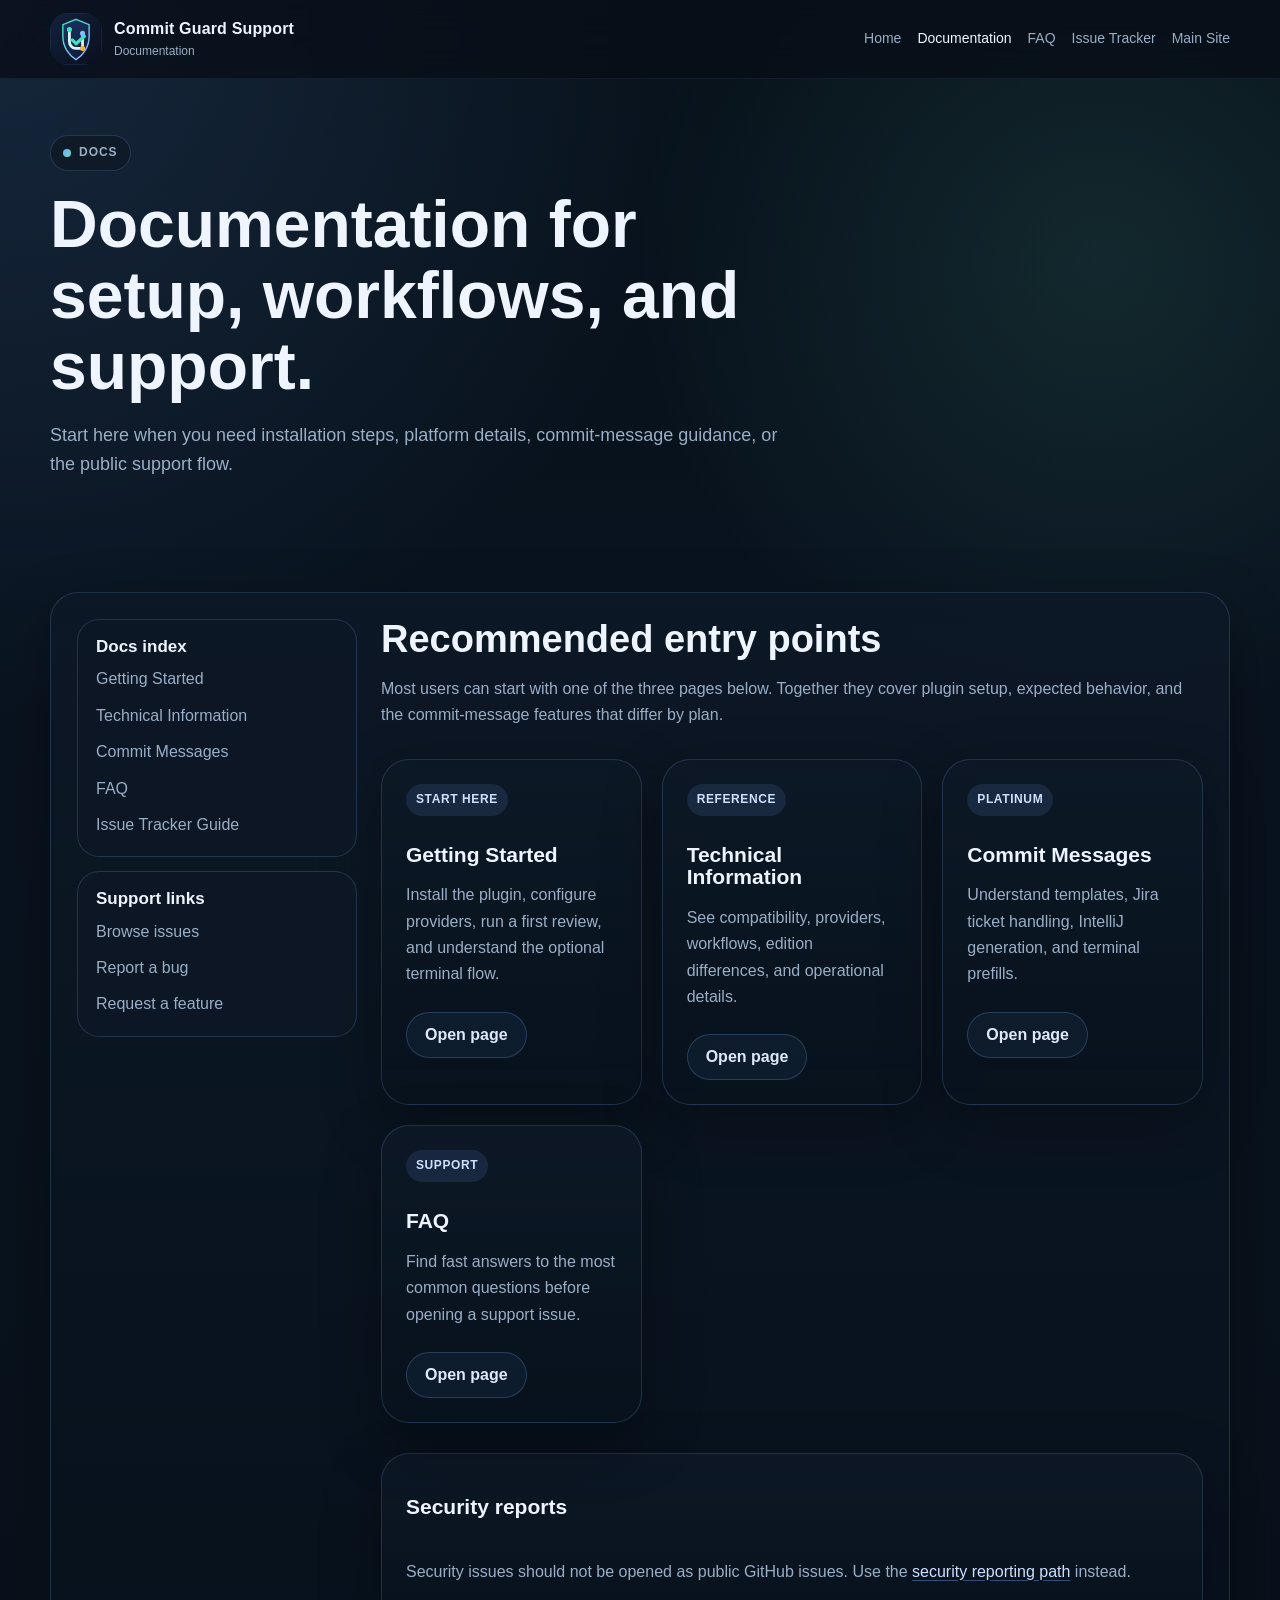
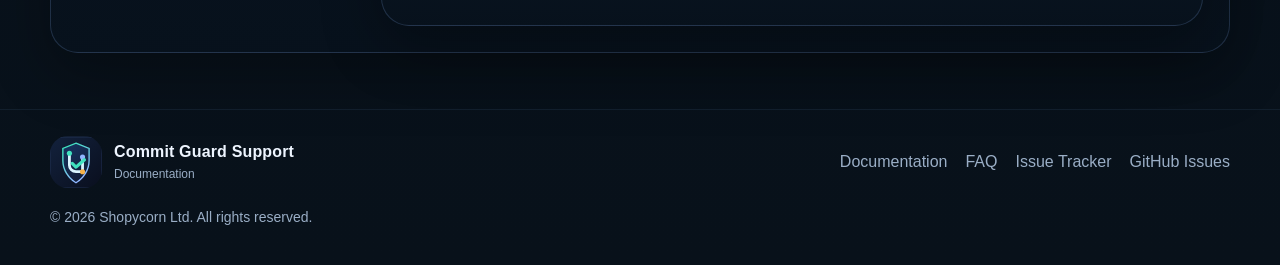
==== docs/index.html @ 6918678c "First commit" ====
<!doctype html>
<html lang="en">
  <head>
    <meta charset="utf-8" />
    <meta name="viewport" content="width=device-width, initial-scale=1" />
    <title>Commit Guard Documentation</title>
    <meta
      name="description"
      content="Technical documentation for Commit Guard, including setup, technical information, and commit-message behavior."
    />
    <link rel="stylesheet" href="../assets/site.css" />
  </head>
  <body>
    <header class="site-header">
      <div class="container nav-shell">
        <a class="brand" href="../">
          <span class="brand-logo" aria-hidden="true">
            <img src="../assets/commit-guard-logo.svg" alt="Commit Guard logo" width="52" height="52" />
          </span>
          <span>
            <strong>Commit Guard Support</strong>
            <em>Documentation</em>
          </span>
        </a>

        <nav class="site-nav" aria-label="Primary">
          <a href="../">Home</a>
          <a href="./" aria-current="page">Documentation</a>
          <a href="./faq/">FAQ</a>
          <a href="../issue-tracker/">Issue Tracker</a>
          <a href="https://shopycornltd.github.io/commit-guard-site/">Main Site</a>
        </nav>
      </div>
    </header>

    <main>
      <section class="page-hero">
        <div class="container">
          <div class="eyebrow">Docs</div>
          <h1>Documentation for setup, workflows, and support.</h1>
          <p class="lede">
            Start here when you need installation steps, platform details, commit-message guidance, or the public support flow.
          </p>
        </div>
      </section>

      <section class="section">
        <div class="container doc-shell">
          <aside class="doc-sidebar">
            <div class="sidebar-card">
              <h3>Docs index</h3>
              <div class="sidebar-links">
                <a href="./getting-started/">Getting Started</a>
                <a href="./technical-information/">Technical Information</a>
                <a href="./commit-messages/">Commit Messages</a>
                <a href="./faq/">FAQ</a>
                <a href="../issue-tracker/">Issue Tracker Guide</a>
              </div>
            </div>

            <div class="sidebar-card">
              <h3>Support links</h3>
              <div class="sidebar-links">
                <a href="https://github.com/shopycornltd/commit-guard-support/issues">Browse issues</a>
                <a href="https://github.com/shopycornltd/commit-guard-support/issues/new?template=bug_report.md">Report a bug</a>
                <a href="https://github.com/shopycornltd/commit-guard-support/issues/new?template=feature_request.md">Request a feature</a>
              </div>
            </div>
          </aside>

          <div class="doc-body">
            <section>
              <h2>Recommended entry points</h2>
              <p>
                Most users can start with one of the three pages below. Together they cover plugin setup, expected behavior,
                and the commit-message features that differ by plan.
              </p>
            </section>

            <section class="card-grid docs-grid">
              <article class="doc-card">
                <div class="card-kicker">Start here</div>
                <h3>Getting Started</h3>
                <p>Install the plugin, configure providers, run a first review, and understand the optional terminal flow.</p>
                <div class="doc-actions">
                  <a class="button ghost" href="./getting-started/">Open page</a>
                </div>
              </article>

              <article class="doc-card">
                <div class="card-kicker">Reference</div>
                <h3>Technical Information</h3>
                <p>See compatibility, providers, workflows, edition differences, and operational details.</p>
                <div class="doc-actions">
                  <a class="button ghost" href="./technical-information/">Open page</a>
                </div>
              </article>

              <article class="doc-card">
                <div class="card-kicker">Platinum</div>
                <h3>Commit Messages</h3>
                <p>Understand templates, Jira ticket handling, IntelliJ generation, and terminal prefills.</p>
                <div class="doc-actions">
                  <a class="button ghost" href="./commit-messages/">Open page</a>
                </div>
              </article>

              <article class="doc-card">
                <div class="card-kicker">Support</div>
                <h3>FAQ</h3>
                <p>Find fast answers to the most common questions before opening a support issue.</p>
                <div class="doc-actions">
                  <a class="button ghost" href="./faq/">Open page</a>
                </div>
              </article>
            </section>

            <section>
              <div class="notice-panel">
                <h3>Security reports</h3>
                <p>
                  Security issues should not be opened as public GitHub issues. Use the
                  <a class="inline-link" href="https://shopycornltd.github.io/commit-guard-site/security/">security reporting path</a>
                  instead.
                </p>
              </div>
            </section>
          </div>
        </div>
      </section>
    </main>

    <footer class="site-footer">
      <div class="container footer-grid">
        <a class="brand" href="../">
          <span class="brand-logo" aria-hidden="true">
            <img src="../assets/commit-guard-logo.svg" alt="" width="52" height="52" />
          </span>
          <span>
            <strong>Commit Guard Support</strong>
            <em>Documentation</em>
          </span>
        </a>

        <div class="footer-links">
          <a href="./">Documentation</a>
          <a href="./faq/">FAQ</a>
          <a href="../issue-tracker/">Issue Tracker</a>
          <a href="https://github.com/shopycornltd/commit-guard-support/issues">GitHub Issues</a>
        </div>
      </div>
      <div class="container footer-copy">
        <span>&copy; 2026 Shopycorn Ltd. All rights reserved.</span>
      </div>
    </footer>
  </body>
</html>
---- assets/site.css ----
:root {
  --bg: #081019;
  --bg-soft: #0d1826;
  --panel: rgba(10, 18, 29, 0.86);
  --panel-2: rgba(14, 25, 40, 0.94);
  --border: rgba(139, 184, 255, 0.18);
  --text: #eef5ff;
  --muted: #9aaec6;
  --accent: #6ca7ff;
  --accent-2: #6de0be;
  --accent-3: #18304c;
  --shadow: 0 20px 60px rgba(0, 0, 0, 0.32);
  --radius-xl: 28px;
  --radius-lg: 22px;
  --radius-md: 16px;
  --max: 1180px;
}

* {
  box-sizing: border-box;
}

html {
  scroll-behavior: smooth;
}

body {
  margin: 0;
  background:
    radial-gradient(circle at top left, rgba(108, 167, 255, 0.15), transparent 32%),
    radial-gradient(circle at 86% 14%, rgba(109, 224, 190, 0.11), transparent 24%),
    linear-gradient(180deg, #07111a 0%, #09131f 36%, #08111a 100%);
  color: var(--text);
  font-family: "Inter", "Segoe UI", Roboto, Helvetica, Arial, sans-serif;
  line-height: 1.65;
}

img {
  display: block;
  max-width: 100%;
}

a {
  color: inherit;
  text-decoration: none;
}

code {
  padding: 2px 6px;
  border-radius: 8px;
  background: rgba(255, 255, 255, 0.05);
  color: #dce8ff;
  font-size: 0.95em;
}

.container {
  width: min(calc(100% - 32px), var(--max));
  margin: 0 auto;
}

.site-header {
  position: sticky;
  top: 0;
  z-index: 40;
  backdrop-filter: blur(18px);
  background: rgba(7, 14, 23, 0.76);
  border-bottom: 1px solid rgba(139, 184, 255, 0.08);
}

.nav-shell {
  display: flex;
  align-items: center;
  justify-content: space-between;
  gap: 20px;
  min-height: 78px;
}

.brand {
  display: inline-flex;
  align-items: center;
  gap: 12px;
}

.brand-logo {
  width: 52px;
  height: 52px;
  flex: 0 0 52px;
  border-radius: 18px;
  overflow: hidden;
}

.brand-logo img {
  width: 114%;
  height: 114%;
  max-width: none;
  margin: -7%;
}

.brand span {
  display: grid;
}

.brand strong {
  font-size: 16px;
  letter-spacing: 0.01em;
}

.brand em {
  color: var(--muted);
  font-style: normal;
  font-size: 12px;
}

.site-nav {
  display: flex;
  flex-wrap: wrap;
  gap: 16px;
  color: var(--muted);
  font-size: 14px;
}

.site-nav a:hover,
.site-nav a[aria-current="page"],
.footer-links a:hover,
.inline-link:hover {
  color: var(--text);
}

.hero-band,
.section,
.page-hero {
  padding: 56px 0;
}

.hero-grid,
.page-grid {
  display: grid;
  grid-template-columns: 1.08fr 0.92fr;
  gap: 32px;
  align-items: center;
}

.eyebrow {
  display: inline-flex;
  align-items: center;
  gap: 8px;
  padding: 7px 12px;
  border-radius: 999px;
  border: 1px solid var(--border);
  background: rgba(14, 24, 38, 0.72);
  color: var(--muted);
  font-size: 12px;
  font-weight: 700;
  letter-spacing: 0.08em;
  text-transform: uppercase;
}

.eyebrow::before {
  content: "";
  width: 8px;
  height: 8px;
  border-radius: 999px;
  background: linear-gradient(135deg, var(--accent), var(--accent-2));
}

h1,
h2,
h3 {
  margin: 0;
  line-height: 1.08;
}

h1 {
  margin-top: 18px;
  font-size: clamp(40px, 7vw, 66px);
  max-width: 760px;
}

h2 {
  font-size: clamp(30px, 4vw, 46px);
  max-width: 860px;
}

h3 {
  font-size: 21px;
}

.lede,
.section-heading p,
.info-card p,
.support-panel p,
.doc-card p,
.doc-body p,
.doc-body li,
.checklist li,
.cta-copy p,
.footer-copy,
.muted {
  color: var(--muted);
}

.lede {
  margin: 18px 0 0;
  max-width: 740px;
  font-size: 18px;
}

.hero-actions,
.card-actions,
.support-actions,
.doc-actions {
  display: flex;
  flex-wrap: wrap;
  gap: 12px;
  margin-top: 24px;
}

.button {
  display: inline-flex;
  align-items: center;
  justify-content: center;
  min-height: 46px;
  padding: 0 18px;
  border-radius: 999px;
  border: 1px solid rgba(139, 184, 255, 0.22);
  background: linear-gradient(135deg, rgba(108, 167, 255, 0.2), rgba(109, 224, 190, 0.12));
  color: var(--text);
  font-weight: 700;
  box-shadow: var(--shadow);
}

.button.secondary {
  background: rgba(255, 255, 255, 0.03);
  color: var(--muted);
  box-shadow: none;
}

.button.ghost {
  background: rgba(18, 34, 53, 0.65);
  color: #dfe8f8;
  box-shadow: none;
}

.hero-points,
.checklist,
.doc-list {
  margin: 24px 0 0;
  padding-left: 20px;
  color: var(--muted);
}

.hero-points li + li,
.checklist li + li,
.doc-list li + li {
  margin-top: 8px;
}

.hero-panel,
.support-panel,
.doc-card,
.info-card,
.cta-panel,
.doc-shell,
.notice-panel {
  border: 1px solid var(--border);
  box-shadow: var(--shadow);
}

.hero-panel,
.doc-shell,
.notice-panel,
.support-panel,
.info-card,
.doc-card,
.cta-panel {
  border-radius: var(--radius-xl);
  background: linear-gradient(180deg, rgba(13, 24, 38, 0.96), rgba(8, 18, 29, 0.9));
}

.hero-panel {
  padding: 30px;
}

.hero-panel-title {
  display: flex;
  align-items: center;
  gap: 12px;
  margin-bottom: 18px;
}

.hero-panel-title .mini-logo {
  width: 46px;
  height: 46px;
  padding: 6px;
  border-radius: 16px;
  background: rgba(15, 28, 43, 0.8);
  border: 1px solid var(--border);
}

.hero-panel-title h3 {
  font-size: 22px;
}

.section-heading {
  margin-bottom: 28px;
}

.section-heading p {
  max-width: 780px;
  margin-top: 14px;
}

.card-grid {
  display: grid;
  gap: 20px;
}

.feature-grid {
  grid-template-columns: repeat(4, minmax(0, 1fr));
}

.support-grid,
.docs-grid {
  grid-template-columns: repeat(auto-fit, minmax(240px, 1fr));
}

.info-card,
.doc-card,
.support-panel {
  padding: 24px;
}

.info-card h3,
.doc-card h3,
.support-panel h3 {
  margin-bottom: 10px;
}

.card-kicker {
  display: inline-flex;
  margin-bottom: 10px;
  padding: 6px 10px;
  border-radius: 999px;
  background: rgba(108, 167, 255, 0.12);
  color: #cfe0ff;
  font-size: 12px;
  font-weight: 700;
  letter-spacing: 0.05em;
  text-transform: uppercase;
}

.section-contrast {
  background: rgba(7, 15, 24, 0.32);
  border-top: 1px solid rgba(139, 184, 255, 0.08);
  border-bottom: 1px solid rgba(139, 184, 255, 0.08);
}

.doc-shell {
  display: grid;
  grid-template-columns: 280px minmax(0, 1fr);
  gap: 24px;
  padding: 26px;
}

.doc-sidebar {
  position: sticky;
  top: 100px;
  align-self: start;
  display: grid;
  gap: 14px;
}

.sidebar-card {
  padding: 18px;
  border-radius: var(--radius-lg);
  border: 1px solid var(--border);
  background: rgba(14, 24, 38, 0.78);
}

.sidebar-card h3 {
  margin-bottom: 10px;
  font-size: 17px;
}

.sidebar-links {
  display: grid;
  gap: 10px;
}

.sidebar-links a {
  color: var(--muted);
}

.sidebar-links a:hover,
.sidebar-links a[aria-current="page"] {
  color: var(--text);
}

.doc-body {
  min-width: 0;
}

.doc-body section + section {
  margin-top: 30px;
}

.doc-body h2 {
  font-size: clamp(26px, 4vw, 38px);
  margin-bottom: 12px;
}

.doc-body h3 {
  margin: 18px 0 10px;
}

.doc-body pre {
  overflow-x: auto;
  padding: 16px;
  border-radius: var(--radius-md);
  background: rgba(255, 255, 255, 0.04);
  border: 1px solid var(--border);
}

.notice-panel,
.cta-panel {
  display: grid;
  gap: 14px;
  padding: 24px;
}

.footer-links {
  display: flex;
  flex-wrap: wrap;
  gap: 18px;
  color: var(--muted);
}

.site-footer {
  padding: 26px 0 36px;
  border-top: 1px solid rgba(139, 184, 255, 0.08);
}

.footer-grid {
  display: flex;
  align-items: center;
  justify-content: space-between;
  gap: 20px;
}

.footer-copy {
  margin-top: 18px;
  font-size: 14px;
}

.inline-link {
  color: #cfe0ff;
  text-decoration: underline;
  text-decoration-color: rgba(108, 167, 255, 0.4);
  text-underline-offset: 3px;
}

.faq-list {
  display: grid;
  gap: 14px;
}

.faq-item {
  border-radius: var(--radius-lg);
  border: 1px solid var(--border);
  background: rgba(14, 24, 38, 0.78);
  overflow: hidden;
}

.faq-item summary {
  cursor: pointer;
  list-style: none;
  padding: 18px 20px;
  font-weight: 700;
}

.faq-item summary::-webkit-details-marker {
  display: none;
}

.faq-item summary::after {
  content: "+";
  float: right;
  color: var(--accent-2);
}

.faq-item[open] summary::after {
  content: "−";
}

.faq-answer {
  padding: 0 20px 20px;
  color: var(--muted);
}

.faq-answer p:last-child,
.faq-answer ul:last-child {
  margin-bottom: 0;
}

@media (max-width: 1040px) {
  .hero-grid,
  .page-grid,
  .doc-shell,
  .feature-grid,
  .support-grid,
  .docs-grid {
    grid-template-columns: 1fr;
  }

  .doc-sidebar {
    position: static;
  }
}

@media (max-width: 720px) {
  .nav-shell,
  .footer-grid {
    flex-direction: column;
    align-items: flex-start;
  }

  .hero-band,
  .section,
  .page-hero {
    padding: 40px 0;
  }

  .hero-panel,
  .info-card,
  .doc-card,
  .support-panel,
  .doc-shell,
  .notice-panel,
  .cta-panel {
    border-radius: 20px;
  }
}
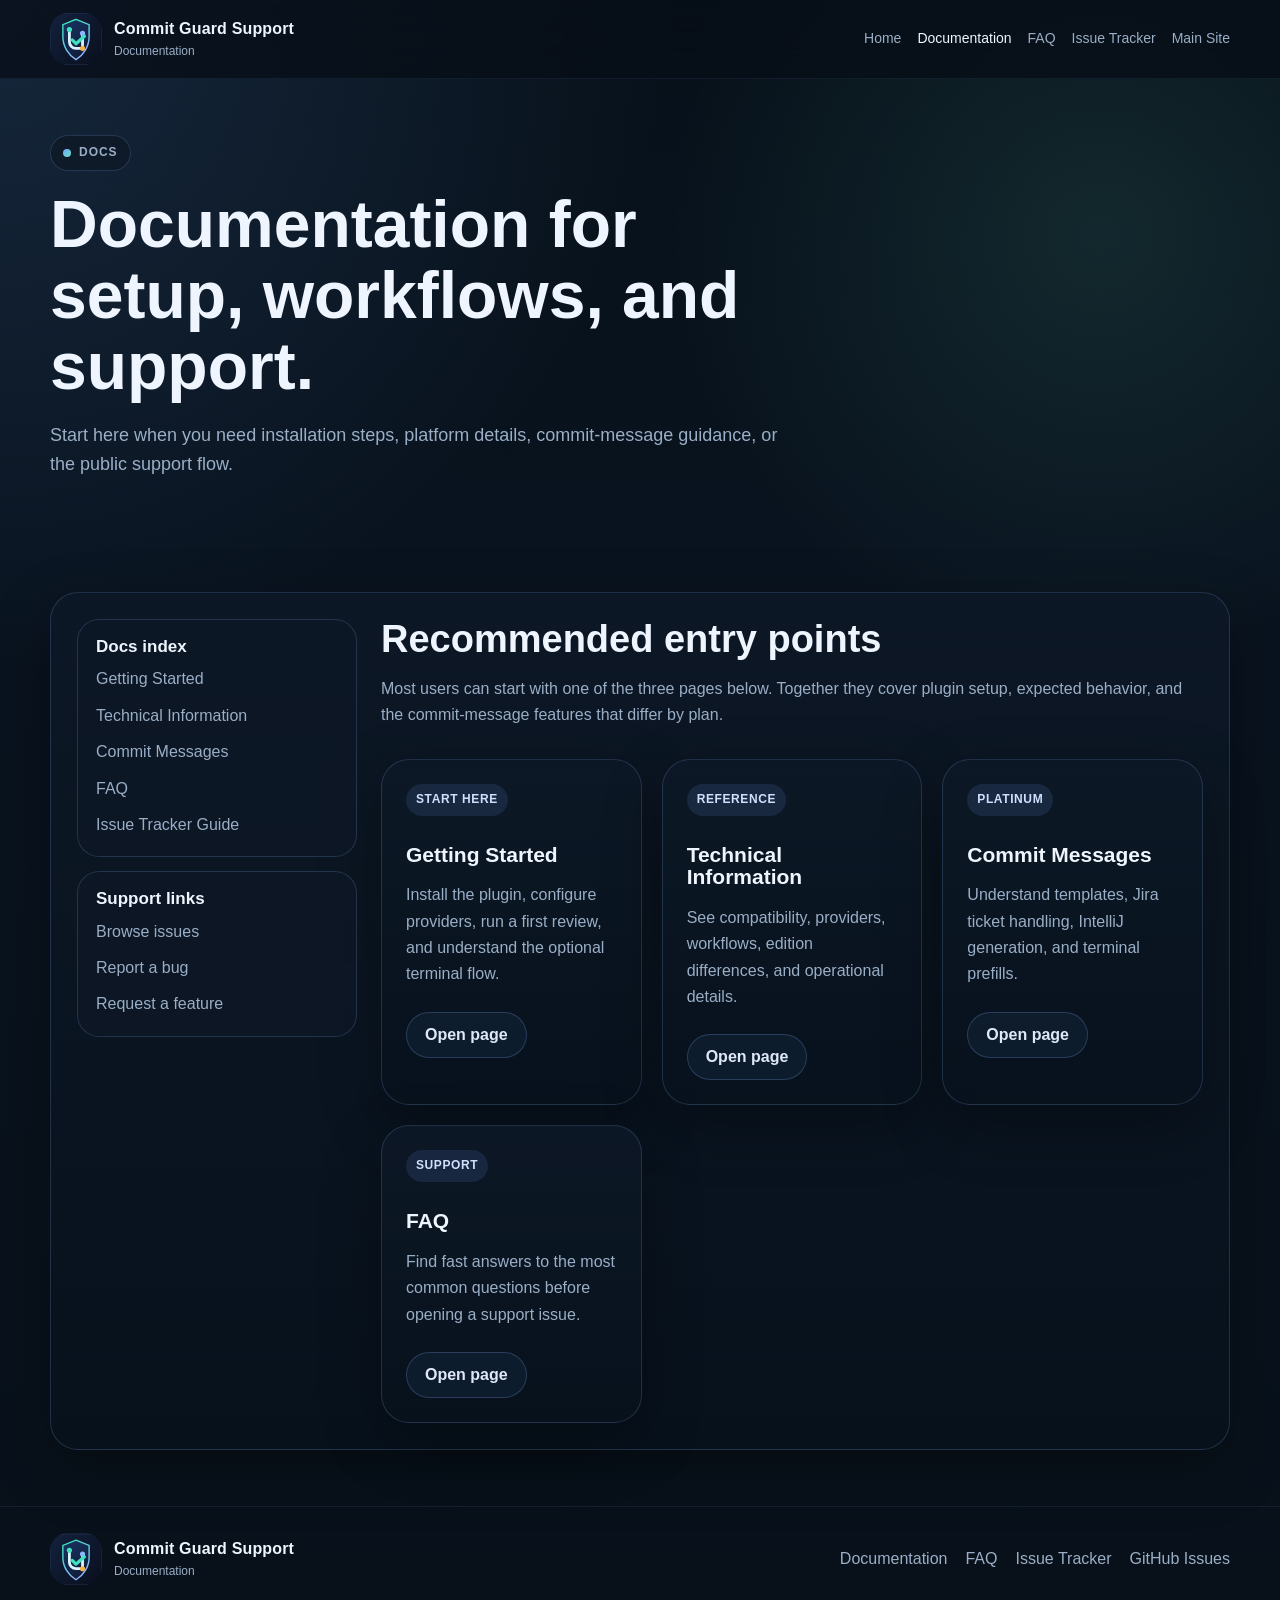
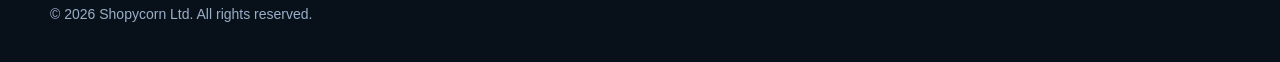
==== commit b59621bc: "First commit" ====
--- a/docs/index.html
+++ b/docs/index.html
@@ -115,16 +115,6 @@
               </article>
             </section>
 
-            <section>
-              <div class="notice-panel">
-                <h3>Security reports</h3>
-                <p>
-                  Security issues should not be opened as public GitHub issues. Use the
-                  <a class="inline-link" href="https://shopycornltd.github.io/commit-guard-site/security/">security reporting path</a>
-                  instead.
-                </p>
-              </div>
-            </section>
           </div>
         </div>
       </section>
